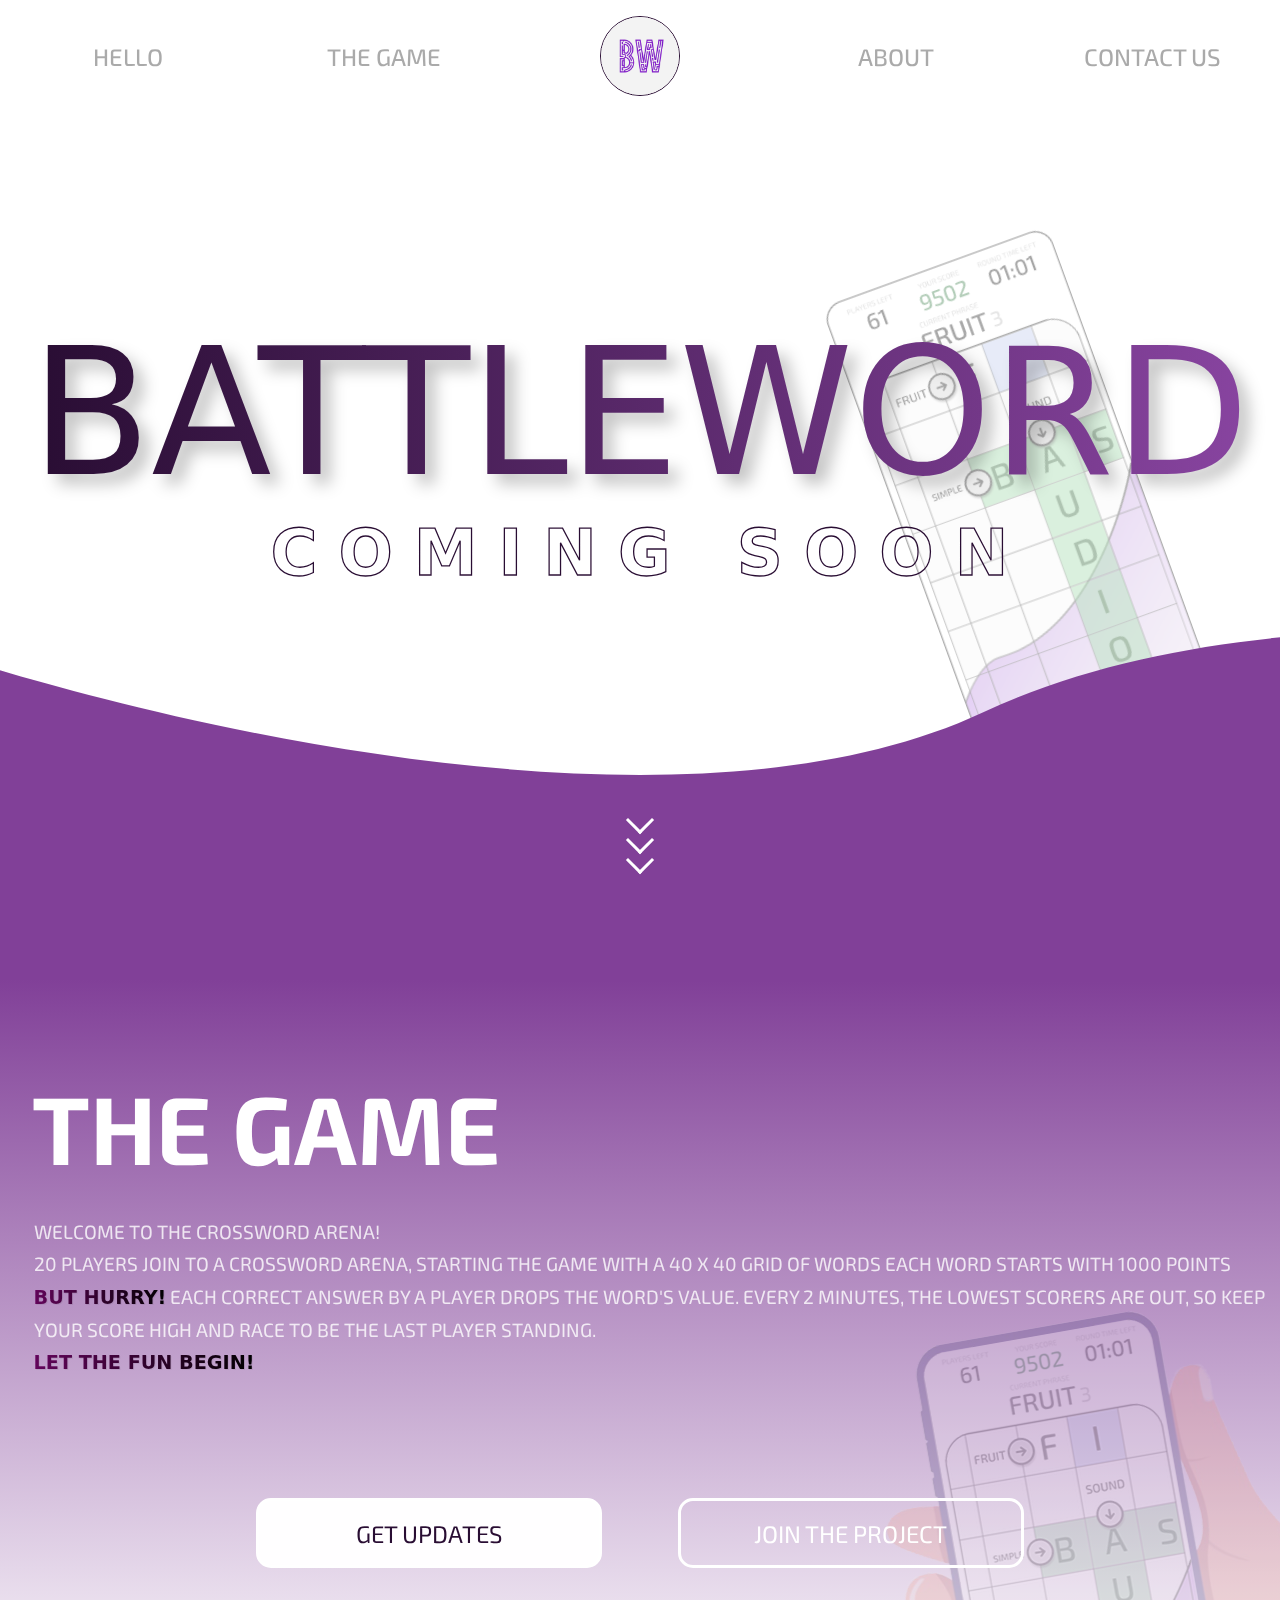
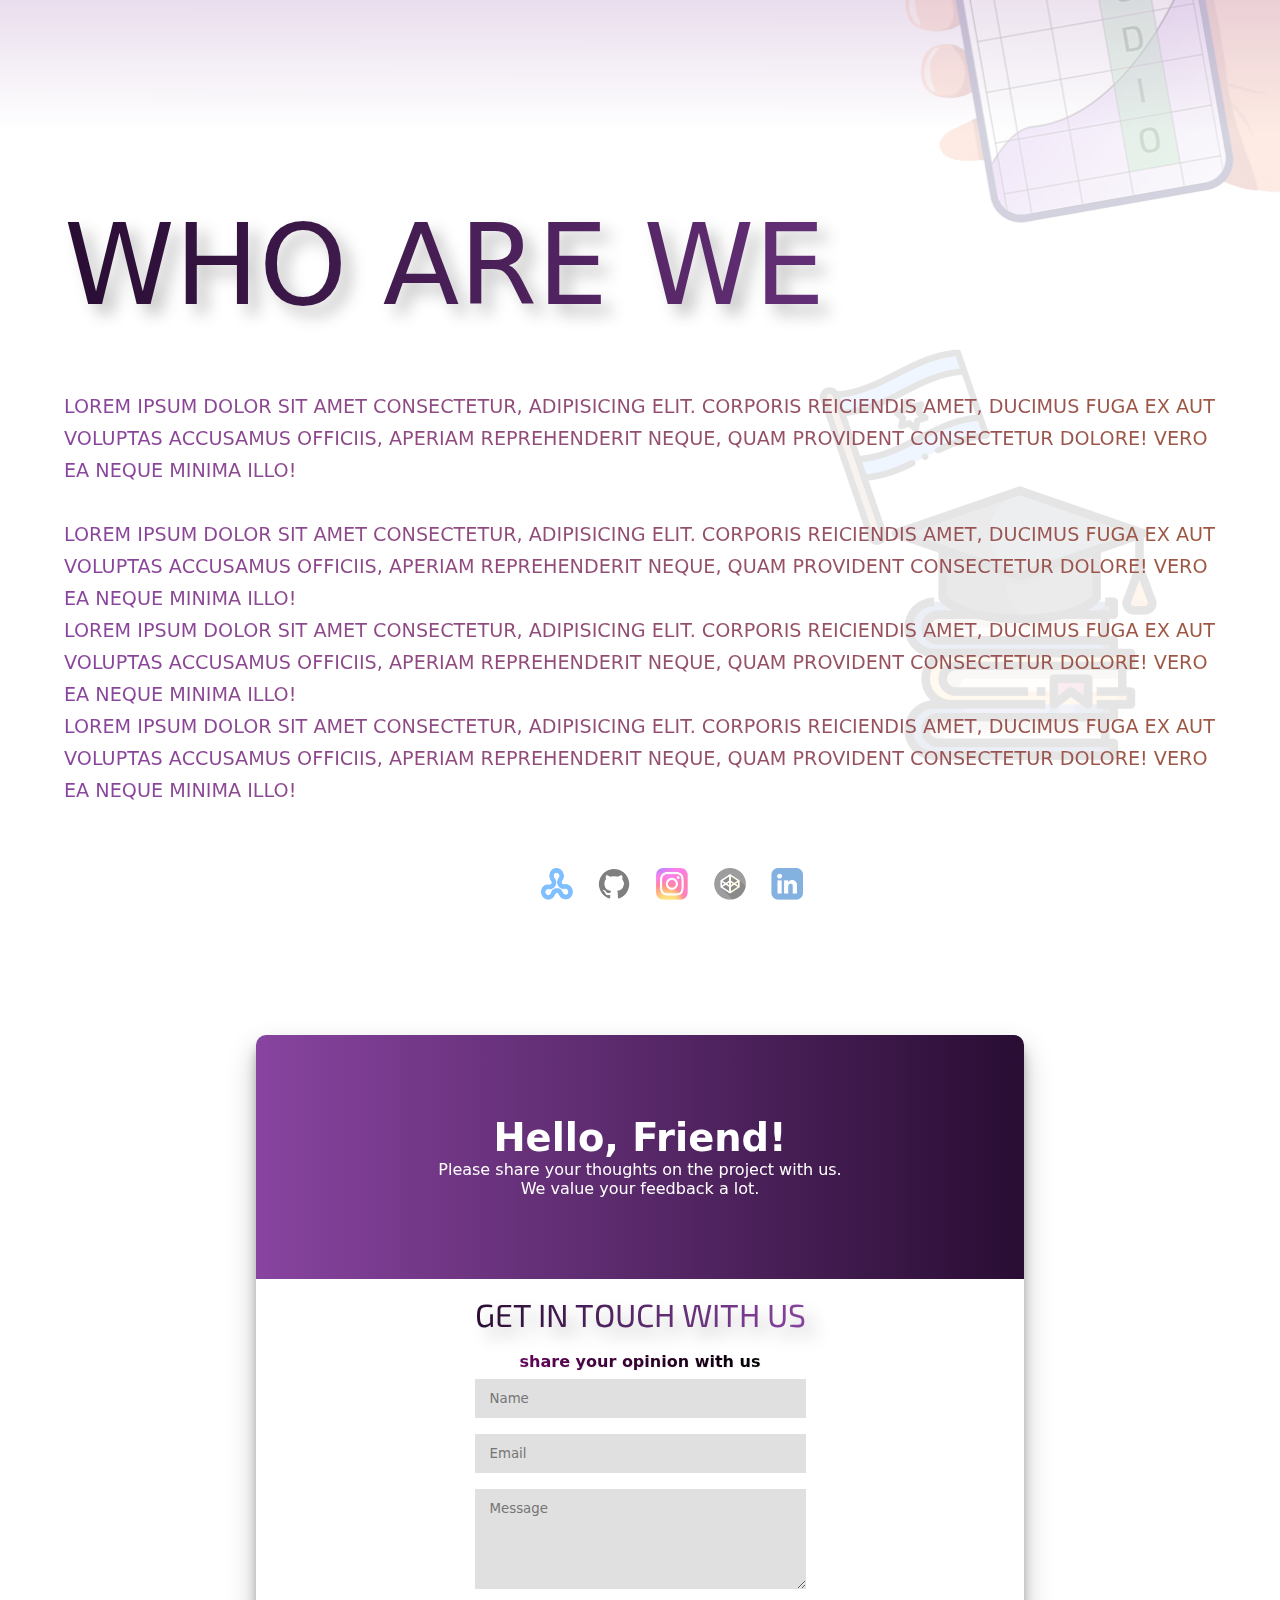
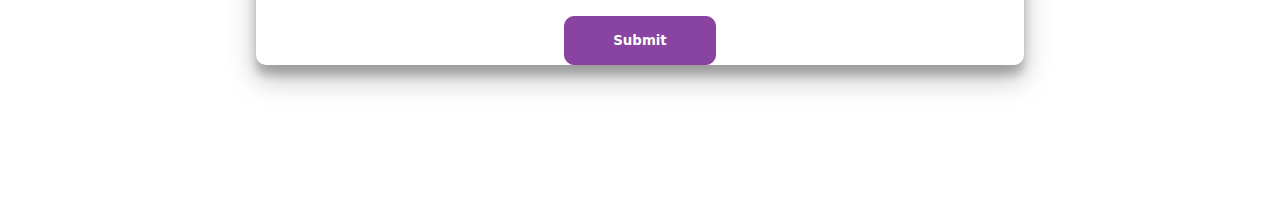
==== index.html @ d62c7d2f "Update index.html" ====
<!DOCTYPE html>
<html lang="en" id="html">
  <head>
    <meta charset="UTF-8" />
    <meta name="viewport" content="width=device-width, initial-scale=1.0" />
    <link rel="icon" type="image/x-icon" href="assets/images/logo.png" />
    <link rel="stylesheet" href="assets/styles/home.css" />
    <link rel="stylesheet" href="assets/styles/animation.css" />
    <link rel="stylesheet" href="assets/styles/utils.css" />
    <link rel="stylesheet" href="assets/styles/thegame.css" />
    <link rel="stylesheet" href="assets/styles/jump.css" />
    <link rel="stylesheet" href="assets/styles/about.css" />
    <link rel="stylesheet" href="assets/styles/contactus.css" />
    <link rel="preconnect" href="https://fonts.googleapis.com" />
    <link rel="preconnect" href="https://fonts.gstatic.com" crossorigin />
    <link
      href="https://fonts.googleapis.com/css2?family=Exo+2:ital,wght@0,100..900;1,100..900&family=Inter:wght@100..900&family=Noto+Sans:ital,wght@0,100..900;1,100..900&display=swap"
      rel="stylesheet"
    />
    <title>BattleWord</title>
  </head>
  <body>
    <header id="navbar">
      <h2 class="text-navbar">HELLO</h2>
      <h2 class="text-navbar">THE GAME</h2>
      <div>
        <img src="assets/images/logo.png" alt="Logo Of BattleWord" />
      </div>
      <h2 class="text-navbar">ABOUT</h2>
      <h2 class="text-navbar">CONTACT US</h2>
    </header>
    <div class="text center-flex">
      <h1 class="headline no-margin">BattleWord</h1>
      <h2 class="semi-headline no-margin jump">
        <span data-text="C">C</span>
        <span data-text="O">O</span>
        <span data-text="M">M</span>
        <span data-text="I">I</span>
        <span data-text="N">N</span>
        <span data-text="G">G</span>
        <span data-text=" ">.</span>
        <span data-text="S">S</span>
        <span data-text="O">O</span>
        <span data-text="O">O</span>
        <span data-text="N">N</span>
      </h2>
    </div>
    <img class="screen-game" src="assets/images/game-view.png" alt="the mobile game" />

    <main class="main-content">
      <div id="page2-thegame" class="flex-row">
        <div class="wrapper flex-column">
          <h2 class="text">THE GAME</h2>
          <p class="text">
            Welcome to the crossword arena! <br />
            20 players join to a crossword arena, STARTING THE GAME WITH A 40 X 40 GRID OF WORDS
            EACH WORD STARTS WITH 1000 POINTS<span class="fancy-text"> but hurry!</span> EACH
            CORRECT ANSWER BY A PLAYER DROPS THE WORD'S VALUE. EVERY 2 MINUTES, THE LOWEST SCORERS
            ARE OUT, SO KEEP YOUR SCORE HIGH AND RACE TO BE THE LAST PLAYER STANDING.<br />
            <span class="fancy-text">Let the fun begin!</span>
          </p>
          <div class="flex-row buttons">
            <button class="button-filled text" role="button">GET UPDATES</button>
            <button class="button-hollow text" role="button">JOIN THE PROJECT</button>
          </div>
        </div>
        <img
          src="assets/images/gameinhand.png"
          alt="view of the phone game in the a hand of a player"
        />
      </div>

      <div id="page3-about" class="flex-row">
        <div id="text-holder" class="text flex-column">
          <h2 class="headline-size-2">WHO ARE WE</h2>
          <p>
            Lorem ipsum dolor sit amet consectetur, adipisicing elit. Corporis reiciendis amet,
            ducimus fuga ex aut voluptas accusamus officiis, aperiam reprehenderit neque, quam
            provident consectetur dolore! Vero ea neque minima illo!
            <br />
            <br />
            Lorem ipsum dolor sit amet consectetur, adipisicing elit. Corporis reiciendis amet,
            ducimus fuga ex aut voluptas accusamus officiis, aperiam reprehenderit neque, quam
            provident consectetur dolore! Vero ea neque minima illo!
            <br />
            Lorem ipsum dolor sit amet consectetur, adipisicing elit. Corporis reiciendis amet,
            ducimus fuga ex aut voluptas accusamus officiis, aperiam reprehenderit neque, quam
            provident consectetur dolore! Vero ea neque minima illo!
            <br />Lorem ipsum dolor sit amet consectetur, adipisicing elit. Corporis reiciendis
            amet, ducimus fuga ex aut voluptas accusamus officiis, aperiam reprehenderit neque, quam
            provident consectetur dolore! Vero ea neque minima illo!
          </p>
          <div class="icons flex-row">
            <img src="assets/images/icons/openU.png" alt="openU logo" />
            <img src="assets/images/icons/github.png" alt="github logo" />
            <img src="assets/images/icons/instagram.png" alt="instagram logo" />
            <img src="assets/images/icons/codepen.png" alt="codepen logo" />
            <img src="assets/images/icons/linkedin.png" alt="linkedin logo" />
          </div>
        </div>
        <img src="assets/images/israelanduni.png" alt="books and uni hat with Israel flag" />
      </div>

      <div id="page4-contact-us" class="flex-column">
        <div class="container">
          <div class="form-container">
            <form action="#">
              <h1 class="text headline-size-3">Get in touch with us</h1>
              <br />
              <span class="fancy-text">share your opinion with us</span>
              <input type="name" placeholder="Name" />
              <input type="email" placeholder="Email" />
              <textarea
                type="message"
                placeholder="Message"
                class="big-container-for-text"
              ></textarea>
              <br />
              <button id="button-sign-in">Submit</button>
            </form>
          </div>
          <div class="overlay-container">
            <h1>Hello, Friend!</h1>
            <p>
              Please share your thoughts on the project with us.<br />We value your feedback a lot.
            </p>
          </div>
        </div>
      </div>
    </main>
    <div class="arrows-animation">
      <div class="arrow"></div>
      <div class="arrow"></div>
      <div class="arrow"></div>
    </div>
    <img src="./assets/images/wave.svg" alt="wave" id="wave" />
  </body>
</html>
---- assets/styles/home.css ----
header {
  display: flex;
  align-items: center;
  justify-content: center;
  height: max-content;
  position: fixed;
  width: 100vw;
  margin-top: 1rem;
}

header > * {
  flex: 1;
  text-align: center;
  font-size: clamp(var(--small-text-phone), 3vw, var(--small-text));
}
header > div {
  display: flex;
  align-items: center;
  justify-content: center;
}
header > div > img {
  width: var(--logo-size);
  border-radius: 50%;
  border: 1px solid var(--dark-purple);
}

.screen-game {
  position: absolute;
  top: 28%;
  left: 70%;
  aspect-ratio: 1/2;
  width: 15rem;
  transform: rotate(-20deg);
  opacity: 0.35;
  z-index: 0;
  position: fixed;
  --parallax-speed: 15;
  animation: parallax linear;
  animation-timeline: scroll();
}
.center-flex {
  display: flex;
  align-items: center;
  justify-content: center;
  flex-direction: column;
  height: 100vh;
  width: 100vw;
  position: fixed;
  z-index: 2;
}
.headline {
  font-size: clamp(var(--large-text-phone), 15vw, var(--large-text));
  font-weight: 400;
  background: -webkit-linear-gradient(0deg, var(--dark-purple), var(--light-purple));
  background-clip: text;
  -webkit-background-clip: text;
  -webkit-text-fill-color: transparent;
  filter: drop-shadow(10px 10px 8px #0000003b);
}
.semi-headline {
  font-size: clamp(var(--mid-text-phone), 6vw, var(--mid-text));
  background-clip: text;
  -webkit-background-clip: text;
  -webkit-text-fill-color: transparent;
}
.main-content {
  position: absolute;
  width: 100vw;
  z-index: 4;
  top: 100vh;
}

#wave {
  position: absolute;
  min-width: 100vw;
  top: 70vh;
  z-index: 3;
  min-height: max-content;
  overflow-x: hidden;
}

.dot {
  height: 0.75vw;
  width: 0.75vw;
  --time: 1.5s;
  background-color: var(--dark-purple);
  border-radius: 50%;
  display: inline-block;
  animation: dots-wave var(--time) infinite both;
  margin: 0;
}

.dot:nth-child(1) {
  animation-delay: 0s;
}

.dot:nth-child(2) {
  animation-delay: 0.2s;
}

.dot:nth-child(3) {
  animation-delay: 0.4s;
}
.arrow {
  width: 20px;
  height: 20px;
  border-right: 3px solid rgb(255, 255, 255);
  border-bottom: 3px solid rgb(255, 255, 255);
  transform: rotate(45deg);
  animation: arrow-wave 1s infinite;
  animation-direction: alternate;
  margin: 0 auto;
}
.arrow:nth-child(1) {
  animation-delay: 0.1s;
}
.arrow:nth-child(2) {
  animation-delay: 0.2s;
}
.arrow:nth-child(3) {
  animation-delay: 0.3s;
}

.arrows-animation {
  position: absolute;
  bottom: 0;
  left: 0;
  right: 0;
  top: 90vh;
  margin: 0 auto;
  z-index: 10;
  animation: fade-out linear forwards;
  animation-timeline: view();
  animation-range: exit 10vh;
}
@media only screen and (max-width: 600px) {
  header > div > img {
    --logo-size: 3rem;
  }
  .arrows-animation {
    animation: none;
  }
}
---- assets/styles/animation.css ----
@keyframes parallax {
  to {
    transform: translate(calc(var(--parallax-speed) * 100px));
    rotate: 90deg;
  }
}
@keyframes zoom-in {
  to {
    scale: calc(var(--parallax-speed));
  }
}
@keyframes move-left {
  to {
    transform: translate(0px);
  }
}
@keyframes animate {
  0% {
    transform: rotate(0deg);
  }
  50% {
    transform: rotate(-2deg);
  }
}

@keyframes fade-out {
  35%,
  100% {
    opacity: 0;
  }
}

@keyframes arrow-wave {
  0% {
    opacity: 0;
  }
  50% {
    opacity: 0.5;
  }
  100% {
    opacity: 1;
  }
}

@keyframes dots-wave {
  0%,
  20%,
  100% {
    opacity: 0;
  }
  40% {
    opacity: 1;
  }
}

@keyframes scaling-and-fading {
  0% {
    opacity: 0;
  }
  85%,
  100% {
    opacity: 1;
    scale: 1;
  }
}
---- assets/styles/utils.css ----
:root {
  --logo-size: 80px;
  --small-text: 1.5rem;
  --mid-text: 4rem;
  --large-text: 11rem;
  --small-text-phone: 1rem;
  --mid-text-phone: 1.5rem;
  --large-text-phone: 3rem;
  --dark-purple: #290d33;
  --light-purple: #8844a0;
}
.text {
  font-family: "Exo 2", sans-serif;
  font-optical-sizing: auto;
  text-transform: uppercase;
}

.text-navbar {
  font-family: "Exo 2", sans-serif;
  font-optical-sizing: auto;
  text-align: center;
  text-transform: uppercase;
  font-weight: 500;
  color: #00000055;
}
html,
body {
  margin: 0;
  padding: 0;
  box-sizing: border-box;
  overflow-x: hidden;
}
.no-margin {
  margin: 0px;
}
::-webkit-scrollbar {
  width: 5px;
}

::-webkit-scrollbar-track {
  background-color: black;
}

::-webkit-scrollbar-thumb {
  background-color: white;
  border-radius: 100px;
}

* {
  margin: 0;
  padding: 0;
  font-family: system-ui;
  box-sizing: border-box;
  /* border: 1px yellow solid; */
}
html {
  position: relative;
}
.flex-row {
  flex-direction: row;
  display: flex;
}

.flex-column {
  flex-direction: column;
  display: flex;
}
.fancy-text {
  background: -webkit-linear-gradient(10deg, #690661, #000000);
  background-clip: text;
  -webkit-background-clip: text;
  -webkit-text-fill-color: transparent;
  text-shadow: 1px 1px rgba(0, 0, 0, 0.068);
  font-weight: 600;
  opacity: 1;
}
.headline-size-2 {
  font-size: clamp(var(--large-text-phone), 10vw, calc(var(--large-text) - 4rem));
  font-weight: 500;
  background: -webkit-linear-gradient(0deg, var(--dark-purple), var(--light-purple));
  background-clip: text;
  -webkit-background-clip: text;
  -webkit-text-fill-color: transparent;
  filter: drop-shadow(10px 10px 8px #0000003b);
}
.headline-size-3 {
  font-size: clamp(calc(var(--mid-text) - 3rem), 3vw, calc(var(--mid-text) - 2rem));
  font-weight: 400;
  background: -webkit-linear-gradient(0deg, var(--dark-purple), var(--light-purple));
  background-clip: text;
  -webkit-background-clip: text;
  -webkit-text-fill-color: transparent;
  filter: drop-shadow(10px 10px 8px #0000003b);
}
---- assets/styles/thegame.css ----
#page2-thegame {
  height: 100vh;
  align-items: center;
  justify-content: center;
}
.wrapper > * {
  text-align: left;
}
.wrapper > p {
  padding-top: 2rem;
  padding-left: 2.1rem;
  color: rgba(255, 255, 255, 0.8);
  font-size: clamp(var(--small-text-phone), 2vw, 1.2rem);
  line-height: 2rem;
}

#page2-thegame > img {
  transform: translateY(40%) translateX(40%);
  max-width: 70%;
  animation: move-left ease-in forwards;
  animation-timeline: view();
  animation-range: entry 200px;
}
.wrapper > h2 {
  --large-text: 6rem;
  font-size: clamp(var(--large-text-phone), 15vw, var(--large-text));
  color: white;
  padding-left: 2rem;
}
.wrapper {
  padding-left: 7%;
}
.buttons {
  margin-top: 55px;
  padding: 5% 15%;
  width: 90%;
  align-self: center;
  gap: 10%;
}
/* button hollow */
.button-hollow {
  appearance: none;
  background-color: transparent;
  border: 3px solid #ffffff;
  border-radius: 15px;
  box-sizing: border-box;
  color: #ffffff;
  cursor: pointer;
  display: inline-block;
  font-size: clamp(var(--small-text-phone), 4vw, var(--small-text));
  margin: 0;
  min-height: 70px;
  min-width: 0;
  outline: none;
  padding: 16px 24px;
  text-align: center;
  text-decoration: none;
  transition: all 300ms cubic-bezier(0.23, 1, 0.32, 1);
  user-select: none;
  -webkit-user-select: none;
  touch-action: manipulation;
  width: 100%;
  will-change: transform;
}

.button-hollow:disabled .button-filled:disabled {
  pointer-events: none;
}

.button-hollow:hover {
  color: var(--dark-purple);
  background-color: #ffffff;
  box-shadow: rgba(0, 0, 0, 0.25) 0 8px 15px;
  transform: translateY(-2px);
}

.button-hollow:active .button-filled:active {
  box-shadow: none;
  transform: translateY(0);
}

/* button filled */
.button-filled {
  appearance: none;
  background-color: transparent;
  border: 3px solid #ffffff;
  border-radius: 15px;
  box-sizing: border-box;
  color: var(--dark-purple);
  background-color: #fffffffa;

  cursor: pointer;
  display: inline-block;
  font-size: clamp(var(--small-text-phone), 4vw, var(--small-text));
  line-height: normal;
  margin: 0;
  min-height: 60px;
  min-width: 0;
  outline: none;
  padding: 16px 24px;
  text-align: center;
  text-decoration: none;
  transition: all 300ms cubic-bezier(0.23, 1, 0.32, 1);
  user-select: none;
  -webkit-user-select: none;
  touch-action: manipulation;
  width: 100%;
  will-change: transform;
}

.button-filled:hover {
  color: #fff;
  background: transparent;
  box-shadow: rgba(0, 0, 0, 0.25) 0 8px 15px;
  transform: translateY(-2px);
}

@media only screen and (max-width: 1400px) {
  #page2-thegame {
    position: relative;
  }
  #page2-thegame > img {
    position: absolute;
    right: 0;
    z-index: -10;
    opacity: 0.2;
  }
  .wrapper {
    padding-left: 0px;
  }
}
---- assets/styles/jump.css ----
:root {
  --animation-duration: 2.5s;
  --animation-translate: 1rem;
}
.jump span:before {
  content: attr(data-text);
  left: 0;
  position: absolute;
  top: 0;
}

.jump span:before {
  animation: animate var(--animation-duration) ease-in-out infinite;
  color: var(--dark-purple);
  -webkit-text-stroke: 0.1vw var(--dark-purple);
  z-index: 10;
}

.jump span {
  position: relative;
  margin-left: -0.1vw;
}

.jump span:nth-child(2):before {
  animation-delay: 0.1s;
}

.jump span:nth-child(3):before {
  animation-delay: 0.2s;
}

.jump span:nth-child(4):before {
  animation-delay: 0.3s;
}

.jump span:nth-child(5):before {
  animation-delay: 0.4s;
}

.jump span:nth-child(6):before {
  animation-delay: 0.5s;
}

.jump span:nth-child(7):before {
  animation-delay: 0.6s;
}
.jump span:nth-child(8):before {
  animation-delay: 0.7s;
}
.jump span:nth-child(9):before {
  animation-delay: 0.8s;
}
.jump span:nth-child(10):before {
  animation-delay: 0.9s;
}
.jump span:nth-child(11):before {
  animation-delay: 1s;
}

@keyframes animate {
  0%,
  100% {
    transform: translate(0, 0);
  }

  50% {
    transform: translate(var(--animation-translate), var(--animation-translate));
  }
}
---- assets/styles/about.css ----
.icons {
  align-items: center;
  justify-content: center;
  gap: 2vw;
}
.icons > img {
  width: 2vw;
  aspect-ratio: 1/1;
  opacity: 0.5;
  transition: 0.5s;
}
.icons > img:hover {
  transition: 0.2s;
  opacity: 1;
}
#page3-about > img {
  max-height: 100%;
  padding: 50px;
  animation: scaling-and-fading linear forwards;
  animation-timeline: view();
  animation-range: entry;
  scale: 1.6;
  opacity: 0;
}

#page3-about > * {
  max-height: 90vh;
  min-height: 70vh;
}

#page3-about {
  align-items: center;
  justify-content: center;
}

#text-holder {
  justify-content: center;
  padding-left: 5%;
}
#text-holder > p {
  padding-right: 5%;
  padding-top: 5%;
  padding-bottom: 5%;
  font-size: clamp(var(--small-text-phone), 2vw, 1.2rem);
  font-weight: 400;
  background: -webkit-linear-gradient(0deg, #8844a0, #9f583a);
  -webkit-background-clip: text;
  background-clip: text;
  -webkit-text-fill-color: transparent;
}

@media only screen and (max-width: 1400px) {
  #page3-about {
    position: relative;
  }
  #page3-about > img {
    position: absolute;
    right: 0;
    z-index: -10;
    opacity: 0.1;
    animation: none;
    scale: 0.7;
  }
  #text-holder > p {
    line-height: 2rem;
  }
  .icons > img {
    width: 2rem;
  }
}
---- assets/styles/contactus.css ----
#page4-contact-us {
  display: flex;
  align-items: center;
  justify-content: center;
  width: 100vw;
  height: 100vh;
}
.container > * {
  flex: 1;
  /* border: 1px red solid; */
}
.container {
  background-color: #fff;
  border-radius: 10px;
  box-shadow: 0 14px 28px rgba(0, 0, 0, 0.25), 0 10px 10px rgba(0, 0, 0, 0.22);
  position: relative;
  overflow: hidden;
  width: 60vw;
  min-height: 70vh;
  display: flex;
  flex-direction: row;
  align-items: center;
  justify-content: center;
}
#button-sign-in {
  border-radius: 10px;
  border: 1px solid var(--light-purple);
  color: #ffffff;
  background: var(--light-purple);
  font-weight: bold;
  padding: 1rem 3rem;
}

#button-sign-in:active {
  transform: scale(0.95);
}

#button-sign-in:focus {
  outline: none;
}

#button-sign-in.ghost {
  background-color: transparent;
  border-color: #ffffff;
}

form {
  background-color: #ffffff;
  display: flex;
  align-items: center;
  justify-content: center;
  flex-direction: column;
  padding: 0 50px;
  height: 100%;
}
.big-container-for-text {
  height: 100px;
  background-color: #e0e0e0;
  border: none;
  padding: 12px 15px;
  margin: 8px 0;
  width: 100%;
}
input {
  background-color: #e0e0e0;
  border: none;
  padding: 12px 15px;
  margin: 8px 0;
  width: 100%;
}

.form-container {
  height: 100%;
}

.sign-in-container {
  z-index: 2;
}

.overlay-container {
  height: 100%;
  overflow: hidden;
  width: 100%;
  display: flex;
  flex-direction: column;
  align-items: center;
  justify-content: center;
  background: -webkit-linear-gradient(to right, var(--light-purple), var(--dark-purple));
  background: linear-gradient(to right, var(--light-purple), var(--dark-purple));
  background-repeat: no-repeat;
  background-size: cover;
  color: #ffffff;
  text-align: center;
}
.overlay-container > h1 {
  font-size: clamp(1.5rem, 3vw, 3rem);
}

@media only screen and (max-width: 1280px) {
  .container {
    flex-direction: column-reverse;
    gap: 1rem;
  }
}
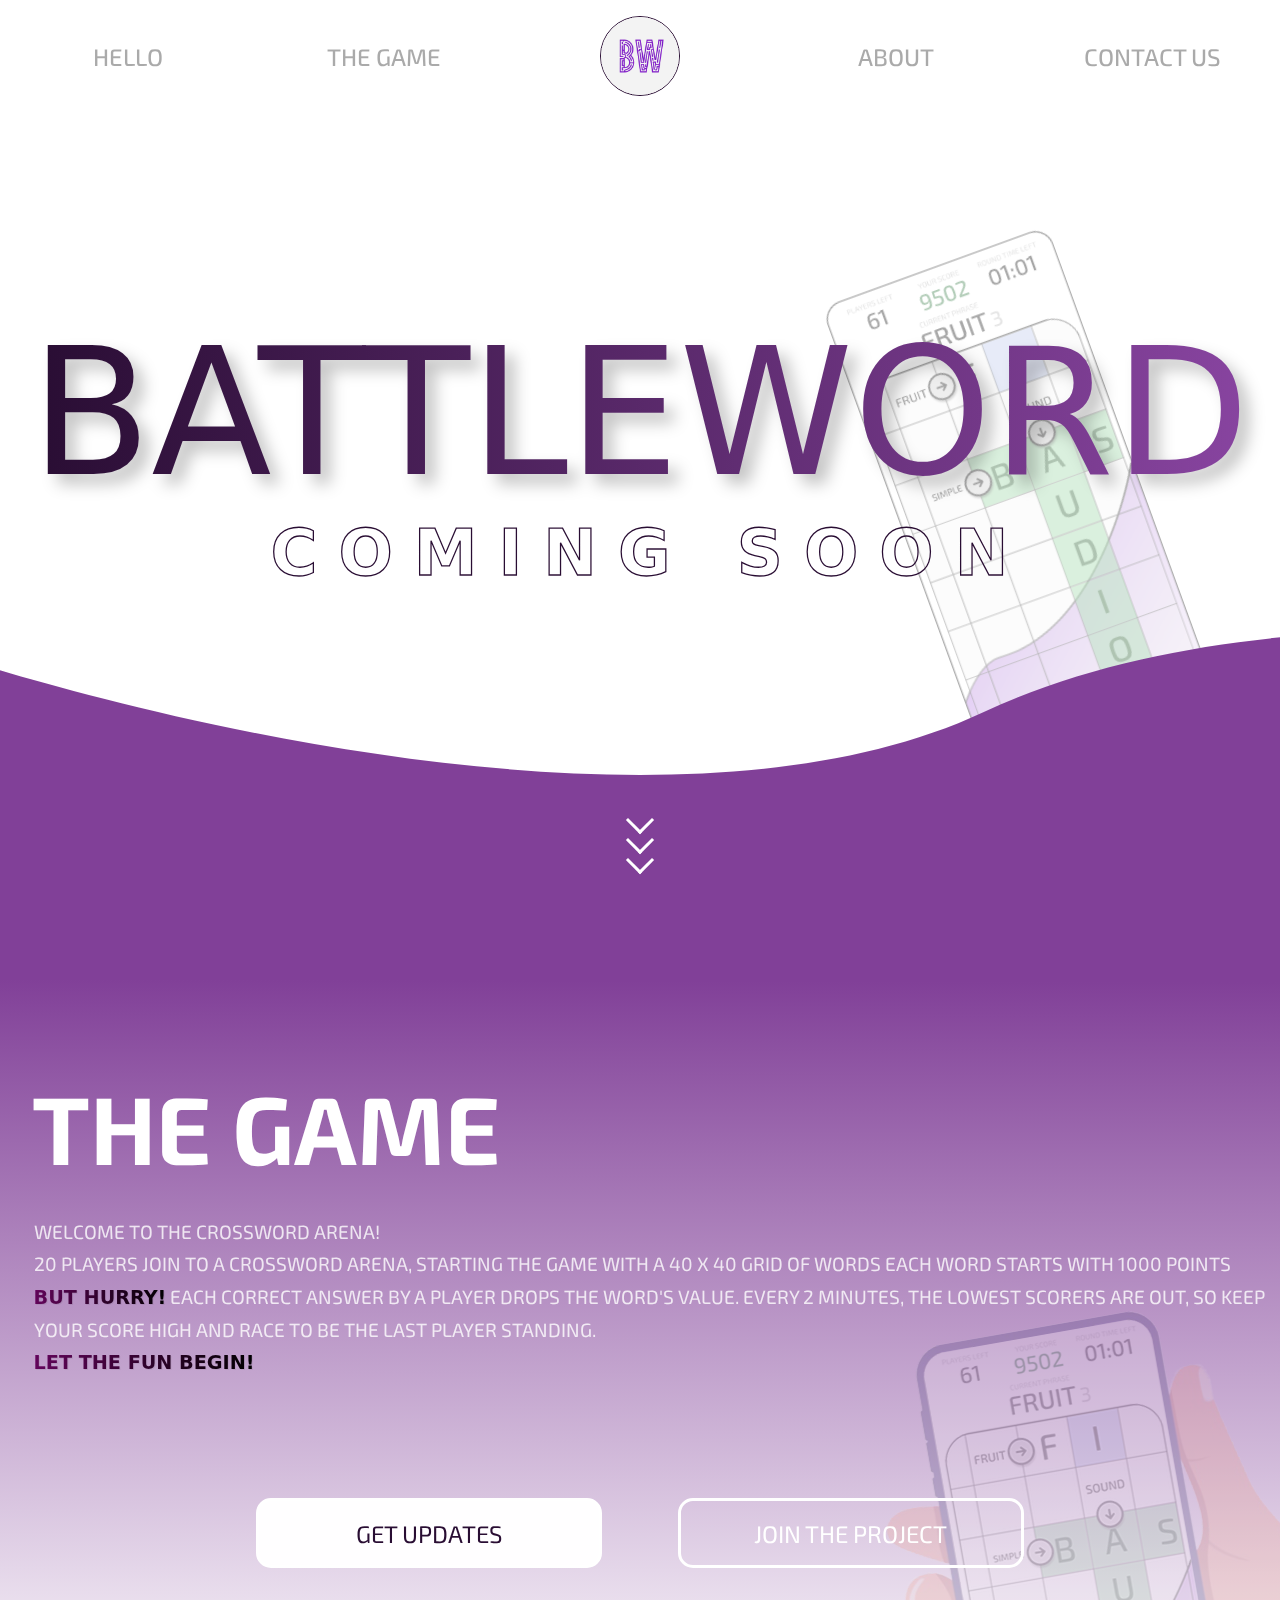
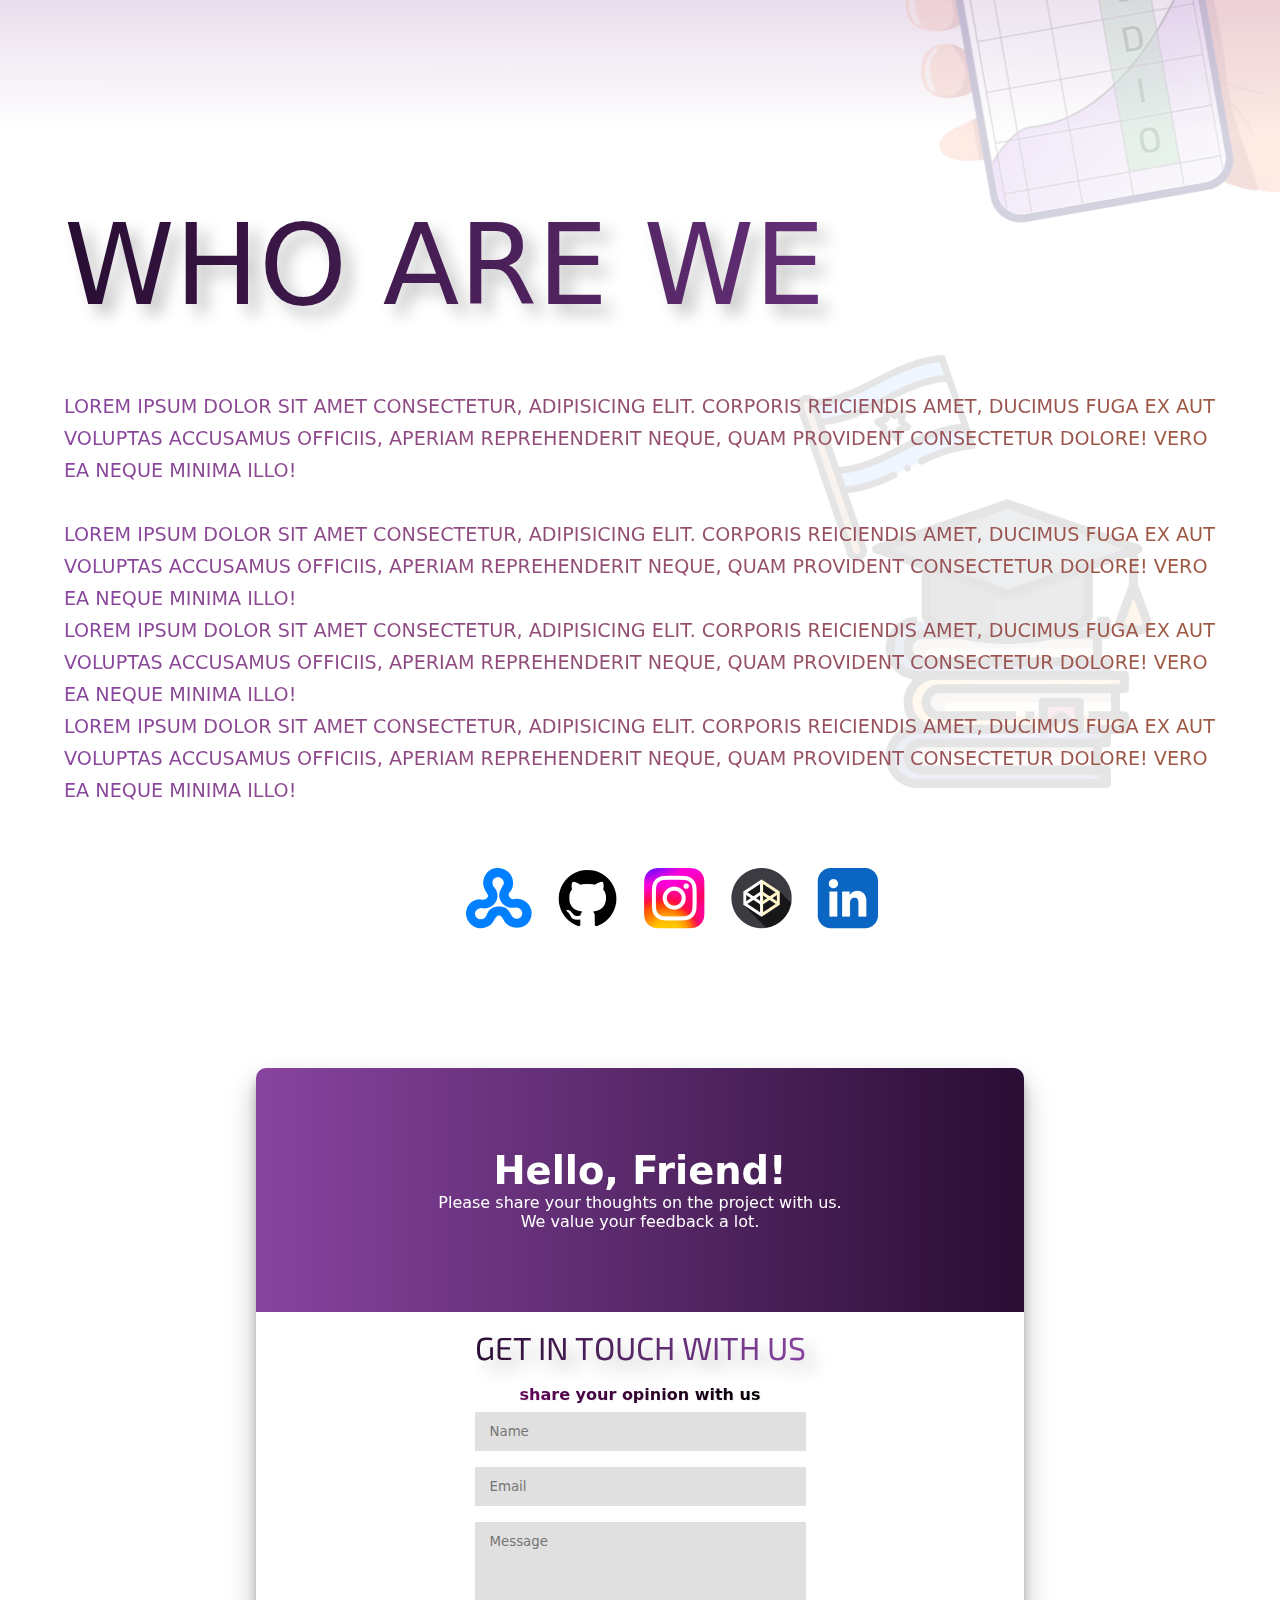
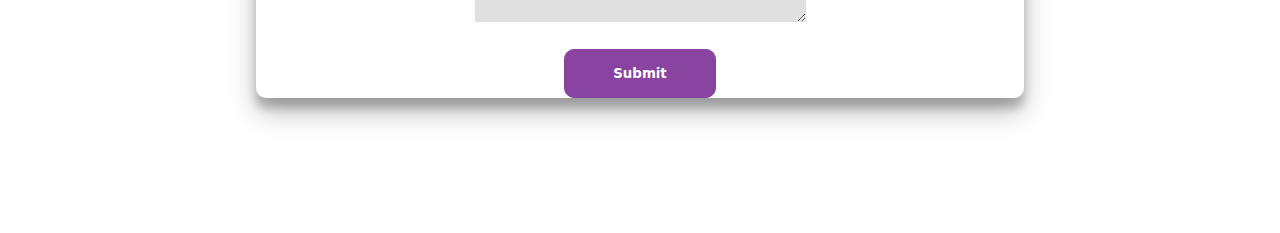
==== commit 11469b7d: "Update index.html" ====
--- a/index.html
+++ b/index.html
@@ -21,15 +21,15 @@
   </head>
   <body>
     <header id="navbar">
-      <h2 class="text-navbar">HELLO</h2>
-      <h2 class="text-navbar">THE GAME</h2>
+      <h2 id="hello-navbar" class="text-navbar">HELLO</h2>
+      <h2 id="thegame-navbar" class="text-navbar">THE GAME</h2>
       <div>
         <img src="assets/images/logo.png" alt="Logo Of BattleWord" />
       </div>
-      <h2 class="text-navbar">ABOUT</h2>
-      <h2 class="text-navbar">CONTACT US</h2>
+      <h2 id="about-navbar" class="text-navbar">ABOUT</h2>
+      <h2 id="contactus-navbar" class="text-navbar">CONTACT US</h2>
     </header>
-    <div class="text center-flex">
+    <div id="page1-home" class="text center-flex">
       <h1 class="headline no-margin">BattleWord</h1>
       <h2 class="semi-headline no-margin jump">
         <span data-text="C">C</span>
@@ -45,6 +45,7 @@
         <span data-text="N">N</span>
       </h2>
     </div>
+
     <img class="screen-game" src="assets/images/game-view.png" alt="the mobile game" />
 
     <main class="main-content">
@@ -91,11 +92,21 @@
             provident consectetur dolore! Vero ea neque minima illo!
           </p>
           <div class="icons flex-row">
-            <img src="assets/images/icons/openU.png" alt="openU logo" />
-            <img src="assets/images/icons/github.png" alt="github logo" />
-            <img src="assets/images/icons/instagram.png" alt="instagram logo" />
-            <img src="assets/images/icons/codepen.png" alt="codepen logo" />
-            <img src="assets/images/icons/linkedin.png" alt="linkedin logo" />
+            <a href="https://www.openu.ac.il/">
+              <img src="assets/images/icons/openU.png" alt="openU logo" />
+            </a>
+            <a href="https://github.com/OfirMikel/BattleWord">
+              <img src="assets/images/icons/github.png" alt="github logo" />
+            </a>
+            <a href="https://codepen.io/ofir-mikel/pens/popular">
+              <img src="assets/images/icons/instagram.png" alt="instagram logo" />
+            </a>
+            <a href="https://www.openu.ac.il/">
+              <img src="assets/images/icons/codepen.png" alt="codepen logo" />
+            </a>
+            <a href="https://www.linkedin.com/in/ofir-mikel-72b15b242/">
+              <img src="assets/images/icons/linkedin.png" alt="linkedin logo" />
+            </a>
           </div>
         </div>
         <img src="assets/images/israelanduni.png" alt="books and uni hat with Israel flag" />
@@ -133,6 +144,10 @@
       <div class="arrow"></div>
       <div class="arrow"></div>
     </div>
-    <img src="./assets/images/wave.svg" alt="wave" id="wave" />
+    <div id="image-wrapper">
+      <img src="assets/images/wave.svg" alt="wave" id="wave" />
+    </div>
   </body>
 </html>
+
+<script src="script.js"></script>
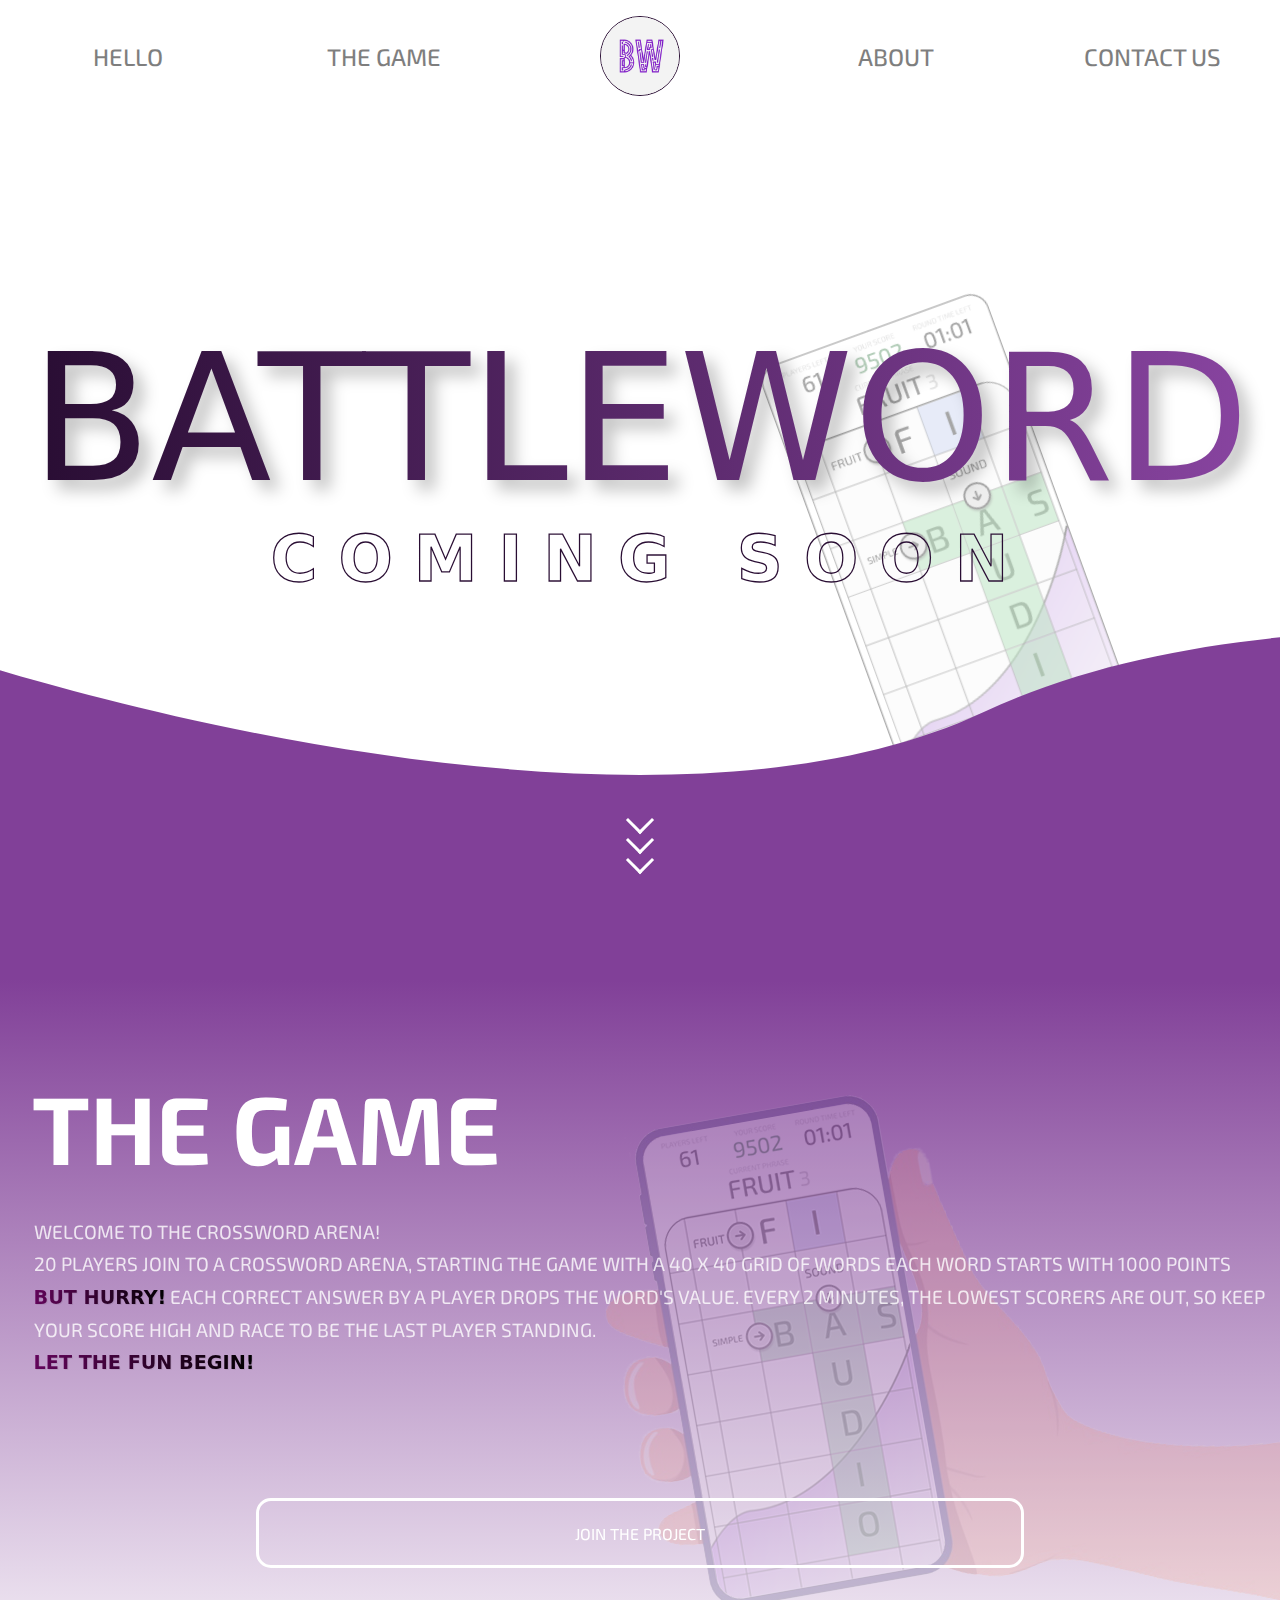
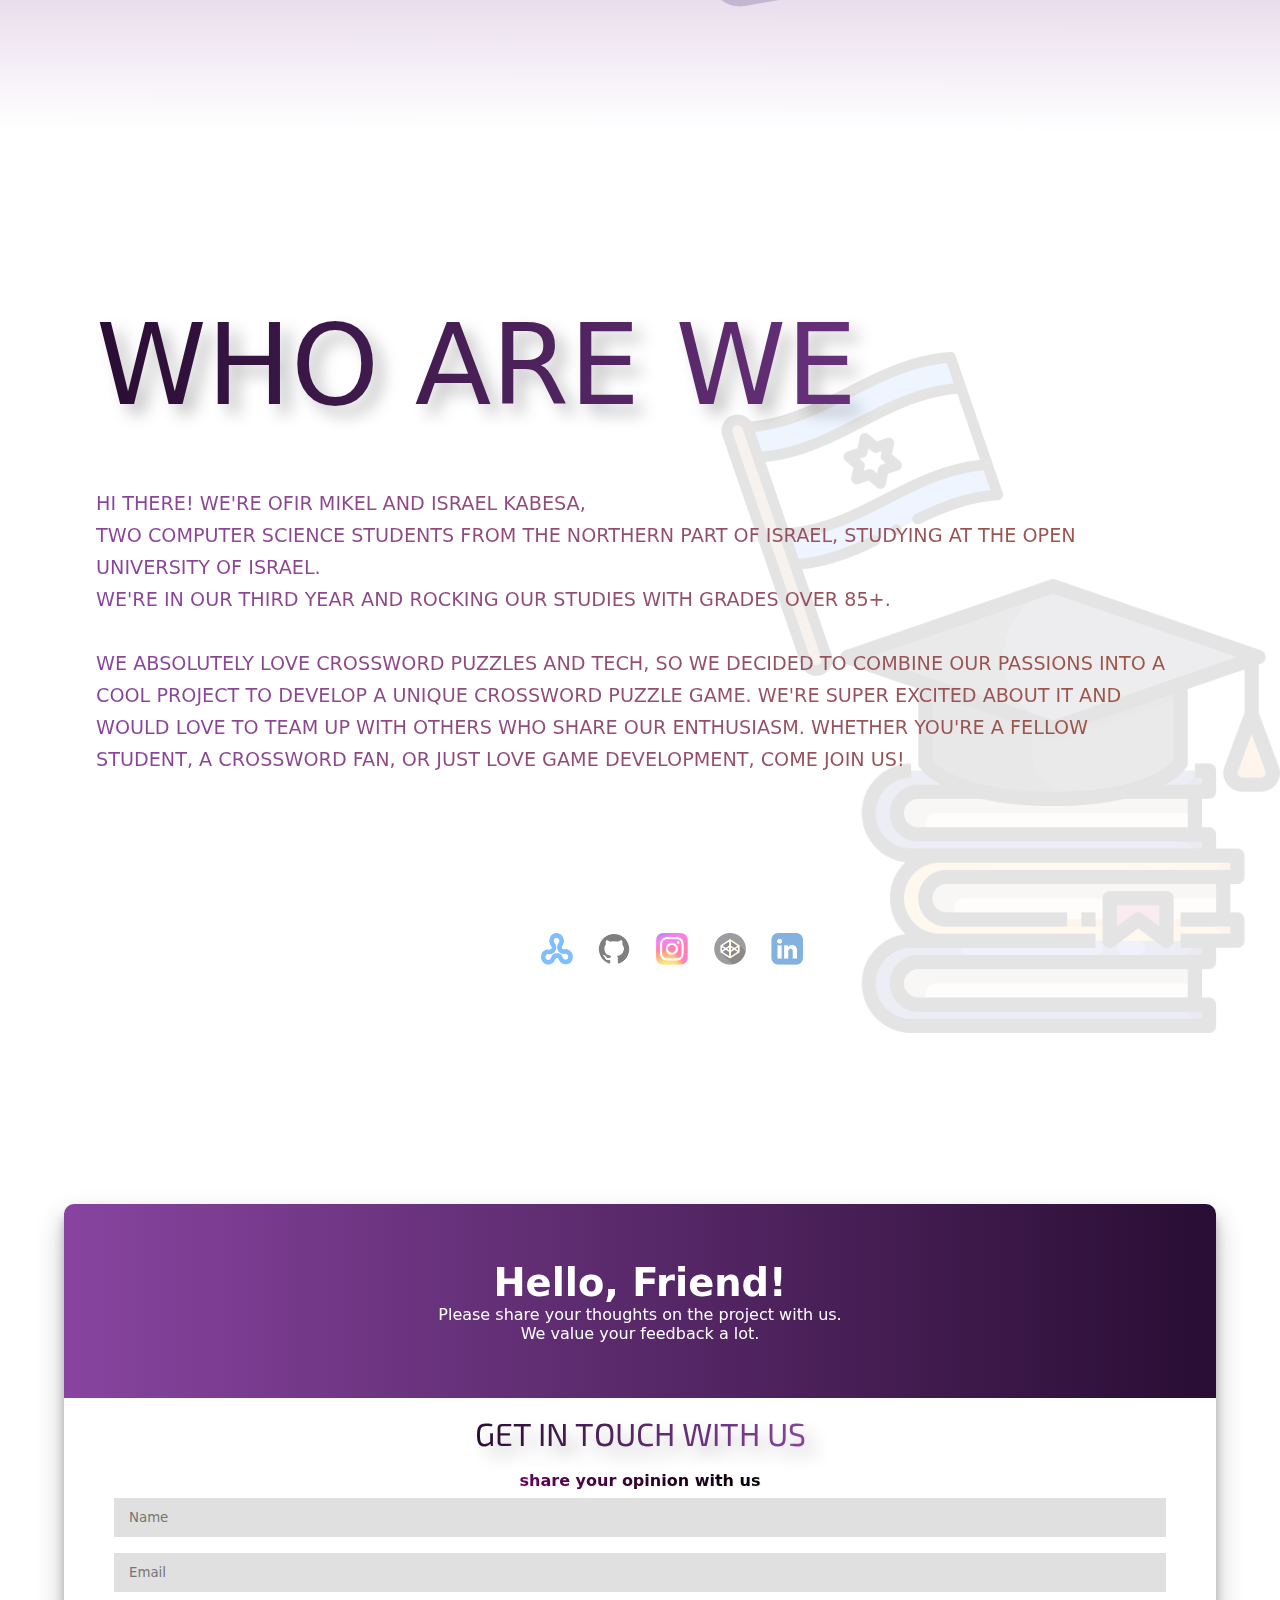
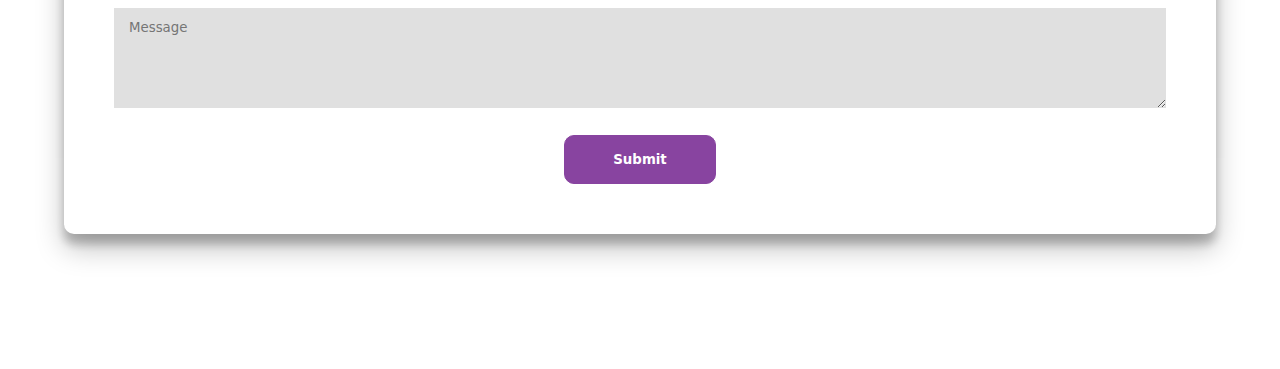
==== commit cfede93f: "Add files via upload" ====
--- a/index.html
+++ b/index.html
@@ -11,6 +11,7 @@
     <link rel="stylesheet" href="assets/styles/jump.css" />
     <link rel="stylesheet" href="assets/styles/about.css" />
     <link rel="stylesheet" href="assets/styles/contactus.css" />
+    <link rel="stylesheet" href="assets/styles/navbar.css" />
     <link rel="preconnect" href="https://fonts.googleapis.com" />
     <link rel="preconnect" href="https://fonts.gstatic.com" crossorigin />
     <link
@@ -29,6 +30,19 @@
       <h2 id="about-navbar" class="text-navbar">ABOUT</h2>
       <h2 id="contactus-navbar" class="text-navbar">CONTACT US</h2>
     </header>
+
+    <div id="phone-navbar">
+      <div class="logo-wrapper">
+        <img src="assets/images/logo.png" alt="Logo Of BattleWord" />
+      </div>
+      <div id="text-wrapper-phone-navbar">
+        <h2 id="phone-hello-navbar" class="text-navbar">HELLO</h2>
+        <h2 id="phone-thegame-navbar" class="text-navbar">THE GAME</h2>
+        <h2 id="phone-about-navbar" class="text-navbar">ABOUT</h2>
+        <h2 id="phone-contactus-navbar" class="text-navbar">CONTACT US</h2>
+      </div>
+    </div>
+
     <div id="page1-home" class="text center-flex">
       <h1 class="headline no-margin">BattleWord</h1>
       <h2 class="semi-headline no-margin jump">
@@ -45,8 +59,6 @@
         <span data-text="N">N</span>
       </h2>
     </div>
-
-    <img class="screen-game" src="assets/images/game-view.png" alt="the mobile game" />
 
     <main class="main-content">
       <div id="page2-thegame" class="flex-row">
@@ -75,21 +87,15 @@
         <div id="text-holder" class="text flex-column">
           <h2 class="headline-size-2">WHO ARE WE</h2>
           <p>
-            Lorem ipsum dolor sit amet consectetur, adipisicing elit. Corporis reiciendis amet,
-            ducimus fuga ex aut voluptas accusamus officiis, aperiam reprehenderit neque, quam
-            provident consectetur dolore! Vero ea neque minima illo!
+            Hi there! We're Ofir Mikel and Israel Kabesa,<br />
+            two computer science students from the northern part of Israel, studying at the Open
+            University of Israel.<br />
+            We're in our third year and rocking our studies with grades over 85+.
             <br />
-            <br />
-            Lorem ipsum dolor sit amet consectetur, adipisicing elit. Corporis reiciendis amet,
-            ducimus fuga ex aut voluptas accusamus officiis, aperiam reprehenderit neque, quam
-            provident consectetur dolore! Vero ea neque minima illo!
-            <br />
-            Lorem ipsum dolor sit amet consectetur, adipisicing elit. Corporis reiciendis amet,
-            ducimus fuga ex aut voluptas accusamus officiis, aperiam reprehenderit neque, quam
-            provident consectetur dolore! Vero ea neque minima illo!
-            <br />Lorem ipsum dolor sit amet consectetur, adipisicing elit. Corporis reiciendis
-            amet, ducimus fuga ex aut voluptas accusamus officiis, aperiam reprehenderit neque, quam
-            provident consectetur dolore! Vero ea neque minima illo!
+            <br />We absolutely love crossword puzzles and tech, so we decided to combine our
+            passions into a cool project to develop a unique crossword puzzle game. We're super
+            excited about it and would love to team up with others who share our enthusiasm. Whether
+            you're a fellow student, a crossword fan, or just love game development, come join us!
           </p>
           <div class="icons flex-row">
             <a href="https://www.openu.ac.il/">
@@ -147,6 +153,9 @@
     <div id="image-wrapper">
       <img src="assets/images/wave.svg" alt="wave" id="wave" />
     </div>
+    <div id="image-wrapper-screen-game">
+      <img class="screen-game" src="assets/images/game-view.png" alt="the mobile game" />
+    </div>
   </body>
 </html>
 
--- a/assets/styles/home.css
+++ b/assets/styles/home.css
@@ -1,49 +1,27 @@
-header {
-  display: flex;
-  align-items: center;
-  justify-content: center;
-  height: max-content;
+#image-wrapper-screen-game {
   position: fixed;
-  width: 100vw;
-  margin-top: 1rem;
-}
-
-header > * {
-  flex: 1;
-  text-align: center;
-  font-size: clamp(var(--small-text-phone), 3vw, var(--small-text));
-}
-header > div {
-  display: flex;
-  align-items: center;
-  justify-content: center;
-}
-header > div > img {
-  width: var(--logo-size);
-  border-radius: 50%;
-  border: 1px solid var(--dark-purple);
-}
-
-.screen-game {
-  position: absolute;
-  top: 28%;
-  left: 70%;
-  aspect-ratio: 1/2;
-  width: 15rem;
   transform: rotate(-20deg);
   opacity: 0.35;
+  --parallax-speed: 4;
+  animation: parallax linear;
+  animation-timeline: view();
+  animation-range: exit -35vh;
+  overflow-x: hidden;
+  left: 65%;
+  top: 35%;
+  width: 15rem;
   z-index: 0;
-  position: fixed;
-  --parallax-speed: 15;
-  animation: parallax linear;
-  animation-timeline: scroll();
+}
+.screen-game {
+  aspect-ratio: 1/2;
+  width: 100%;
 }
 .center-flex {
   display: flex;
   align-items: center;
   justify-content: center;
   flex-direction: column;
-  height: 100vh;
+  height: 80vh;
   width: 100vw;
   position: fixed;
   z-index: 2;
@@ -71,12 +49,16 @@
 }
 
 #wave {
+  min-width: 100%;
+  min-height: 100%;
+}
+#image-wrapper {
+  top: 70vh;
+  overflow: hidden;
+  width: 100vw;
   position: absolute;
-  min-width: 100vw;
-  top: 70vh;
+  min-height: max-content;
   z-index: 3;
-  min-height: max-content;
-  overflow-x: hidden;
 }
 
 .dot {
@@ -134,10 +116,10 @@
   animation-range: exit 10vh;
 }
 @media only screen and (max-width: 600px) {
-  header > div > img {
-    --logo-size: 3rem;
-  }
   .arrows-animation {
     animation: none;
   }
+  #image-wrapper-screen-game {
+    display: none;
+  }
 }
--- a/assets/styles/animation.css
+++ b/assets/styles/animation.css
@@ -1,9 +1,14 @@
 @keyframes parallax {
   to {
-    transform: translate(calc(var(--parallax-speed) * 100px));
-    rotate: 90deg;
+    transform: rotate(30deg) translateX(500px);
   }
 }
+@keyframes move-down {
+  to {
+    transform: translateY(-50vh);
+  }
+}
+
 @keyframes zoom-in {
   to {
     scale: calc(var(--parallax-speed));
--- a/assets/styles/utils.css
+++ b/assets/styles/utils.css
@@ -21,10 +21,13 @@
   text-align: center;
   text-transform: uppercase;
   font-weight: 500;
-  color: #00000055;
+  color: #000000;
+  opacity: 0.5;
+  transition: 0.5s;
 }
 html,
 body {
+  width: 100vw;
   margin: 0;
   padding: 0;
   box-sizing: border-box;
@@ -51,7 +54,7 @@
   padding: 0;
   font-family: system-ui;
   box-sizing: border-box;
-  /* border: 1px yellow solid; */
+  /* border: red 1px solid; */
 }
 html {
   position: relative;
--- a/assets/styles/thegame.css
+++ b/assets/styles/thegame.css
@@ -2,6 +2,7 @@
   height: 100vh;
   align-items: center;
   justify-content: center;
+  margin-bottom: 100px;
 }
 .wrapper > * {
   text-align: left;
@@ -124,8 +125,15 @@
     right: 0;
     z-index: -10;
     opacity: 0.2;
+    transform: translateY(0%) translateX(0%);
   }
   .wrapper {
     padding-left: 0px;
   }
+  .buttons > button {
+    font-size: 1rem;
+  }
+  .buttons > .button-filled {
+    display: none;
+  }
 }
--- a/assets/styles/about.css
+++ b/assets/styles/about.css
@@ -3,45 +3,42 @@
   justify-content: center;
   gap: 2vw;
 }
-.icons > img {
+.icons > a > img {
   width: 2vw;
   aspect-ratio: 1/1;
   opacity: 0.5;
   transition: 0.5s;
+  cursor: pointer;
 }
-.icons > img:hover {
+.icons > a > img:hover {
   transition: 0.2s;
   opacity: 1;
 }
 #page3-about > img {
   max-height: 100%;
-  padding: 50px;
-  animation: scaling-and-fading linear forwards;
-  animation-timeline: view();
-  animation-range: entry;
-  scale: 1.6;
-  opacity: 0;
 }
 
 #page3-about > * {
-  max-height: 90vh;
   min-height: 70vh;
 }
 
 #page3-about {
   align-items: center;
   justify-content: center;
+  max-width: 100vw;
 }
 
 #text-holder {
   justify-content: center;
   padding-left: 5%;
 }
+
 #text-holder > p {
   padding-right: 5%;
   padding-top: 5%;
+  max-width: 90vw;
   padding-bottom: 5%;
-  font-size: clamp(var(--small-text-phone), 2vw, 1.2rem);
+  font-size: clamp(var(--small-text-phone), 1.5vw, 1.2rem);
   font-weight: 400;
   background: -webkit-linear-gradient(0deg, #8844a0, #9f583a);
   -webkit-background-clip: text;
@@ -56,15 +53,17 @@
   #page3-about > img {
     position: absolute;
     right: 0;
+    max-width: 90vw;
     z-index: -10;
     opacity: 0.1;
-    animation: none;
-    scale: 0.7;
+    object-fit: contain;
   }
   #text-holder > p {
     line-height: 2rem;
   }
-  .icons > img {
+  .icons > a > img {
     width: 2rem;
+    margin-top: 100px;
+    margin-bottom: 100px;
   }
 }
--- a/assets/styles/contactus.css
+++ b/assets/styles/contactus.css
@@ -7,7 +7,6 @@
 }
 .container > * {
   flex: 1;
-  /* border: 1px red solid; */
 }
 .container {
   background-color: #fff;
@@ -15,7 +14,7 @@
   box-shadow: 0 14px 28px rgba(0, 0, 0, 0.25), 0 10px 10px rgba(0, 0, 0, 0.22);
   position: relative;
   overflow: hidden;
-  width: 60vw;
+  width: 60%;
   min-height: 70vh;
   display: flex;
   flex-direction: row;
@@ -71,6 +70,7 @@
 
 .form-container {
   height: 100%;
+  width: 100%;
 }
 
 .sign-in-container {
@@ -100,5 +100,7 @@
   .container {
     flex-direction: column-reverse;
     gap: 1rem;
+    width: 90%;
+    padding-bottom: 50px;
   }
 }
--- a/assets/styles/navbar.css
+++ b/assets/styles/navbar.css
@@ -0,0 +1,74 @@
+header {
+  display: flex;
+  align-items: center;
+  justify-content: center;
+  height: max-content;
+  width: 100vw;
+  margin-top: 1rem;
+}
+
+header > * {
+  flex: 1;
+  text-align: center;
+  font-size: clamp(var(--small-text-phone), 3vw, var(--small-text));
+}
+.text-navbar:hover {
+  opacity: 1;
+  color: var(--dark-purple);
+  transition: 0.5s;
+  cursor: pointer;
+}
+header > div {
+  display: flex;
+  align-items: center;
+  justify-content: center;
+}
+header > div > img {
+  width: var(--logo-size);
+  border-radius: 50%;
+  border: 1px solid var(--dark-purple);
+}
+
+#phone-navbar {
+  position: fixed;
+  flex-direction: column;
+  z-index: 100;
+  width: 100%;
+  height: 280px;
+  display: flex;
+  gap: 0px;
+  padding-top: 15px;
+  transition: all 0.3s;
+
+  display: none;
+}
+#phone-navbar > div > h2 {
+  padding-top: 15px;
+}
+.logo-wrapper > img {
+  width: 4rem;
+  border-radius: 50%;
+  cursor: pointer;
+  filter: drop-shadow(2px 2px 20px rgba(0, 0, 0, 0.308));
+}
+.logo-wrapper {
+  display: flex;
+  align-items: center;
+  justify-content: center;
+}
+
+.background-color-onclick-navbar {
+  background-color: rgba(128, 128, 128, 0.288);
+}
+@media only screen and (max-width: 600px) {
+  header {
+    display: none;
+  }
+  #text-wrapper-phone-navbar {
+    display: none;
+  }
+
+  #phone-navbar {
+    display: block;
+  }
+}
